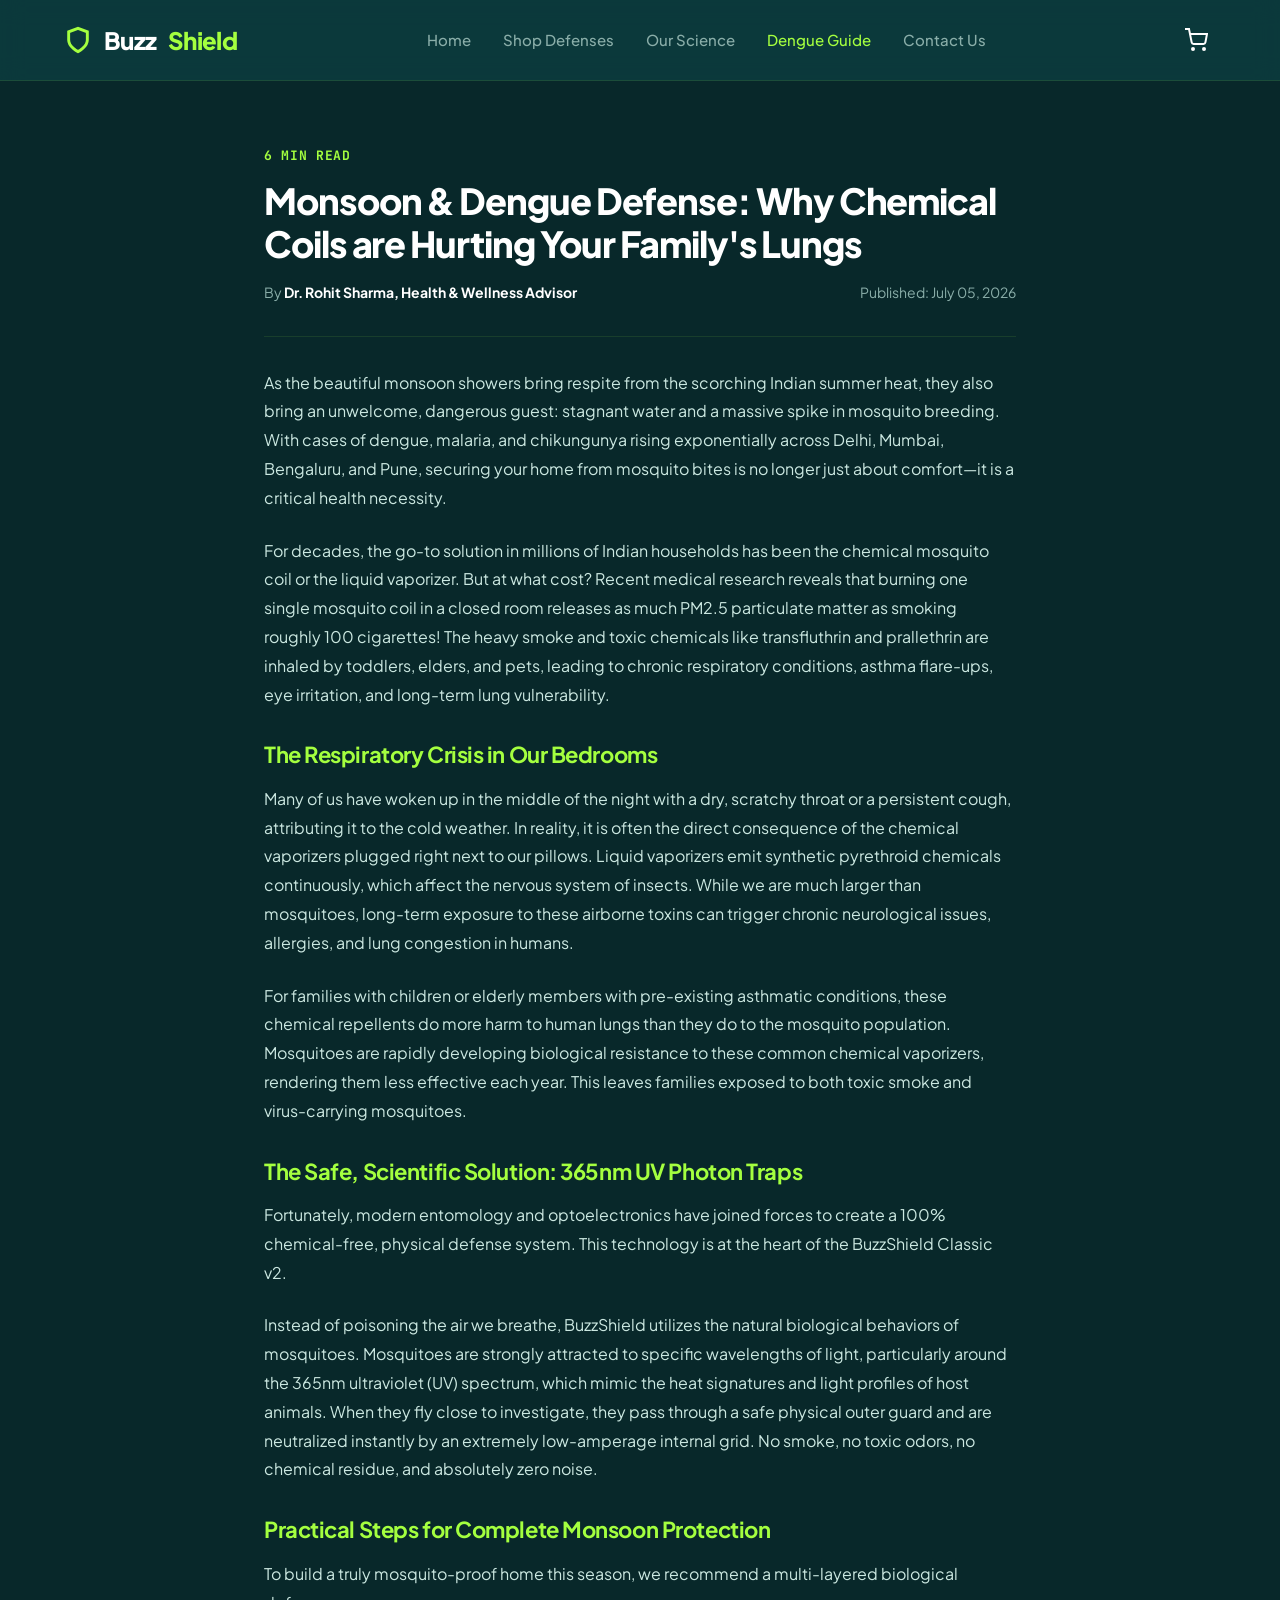
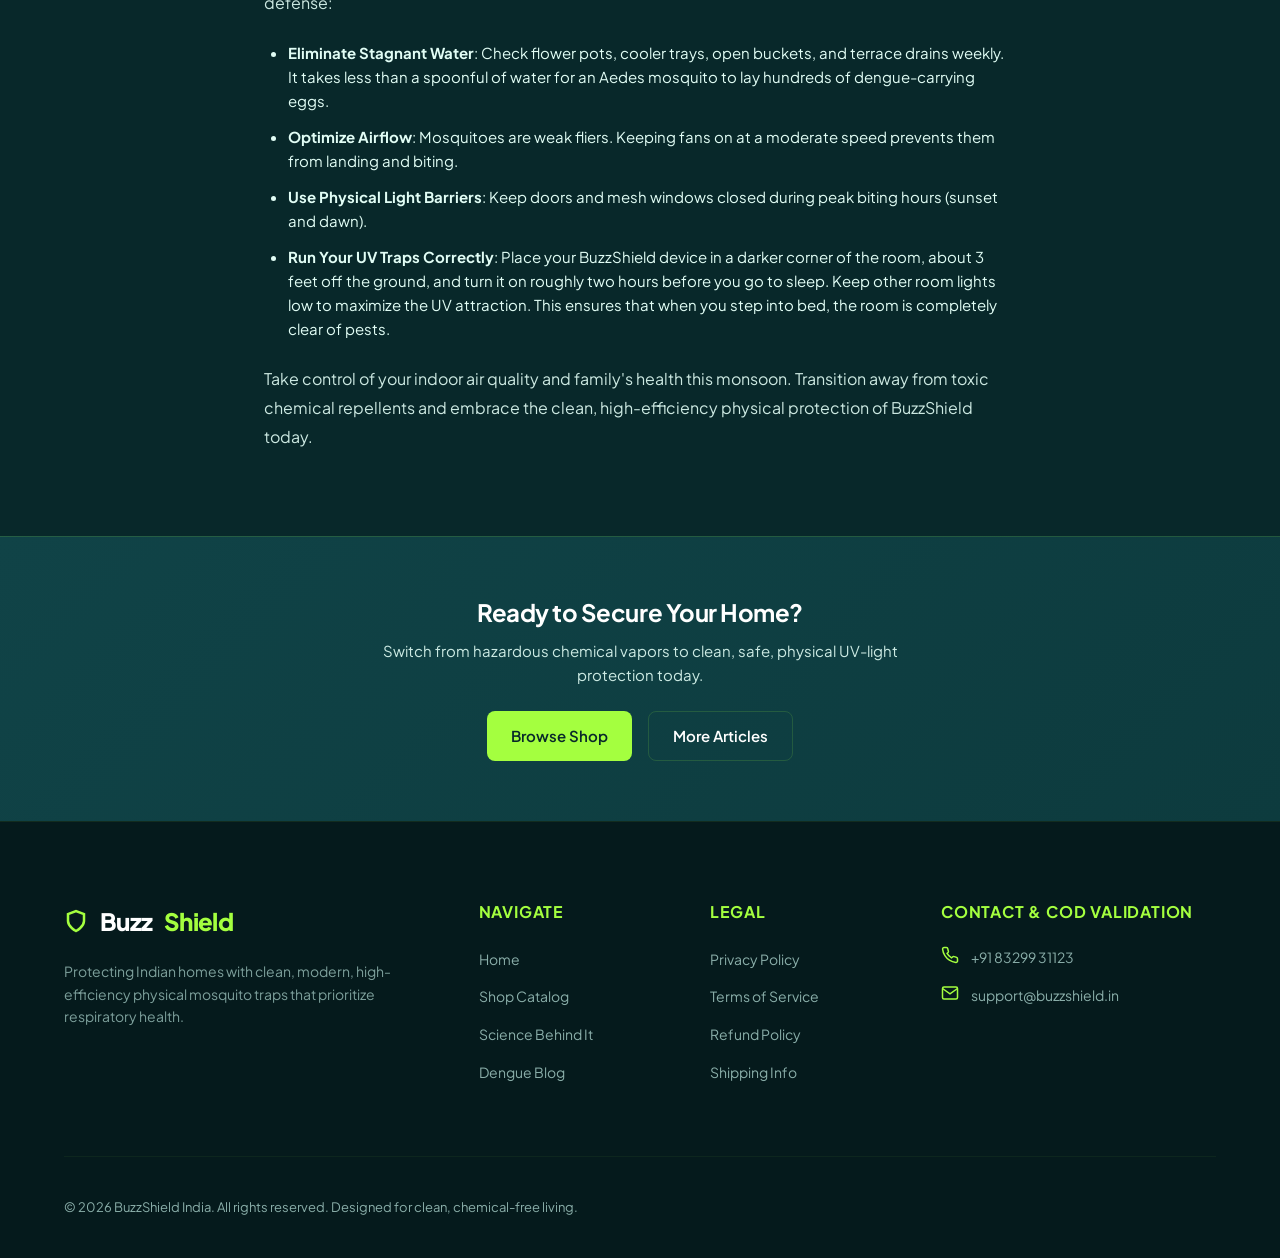
==== blog/post-template.html @ 6a72d1b9 "build: initialize Android project for BuzzShield Setup initial Android project structure, Gradle bui" ====
<!DOCTYPE html>
<html lang="en">
<head>
  <meta charset="UTF-8">
  <meta name="viewport" content="width=device-width, initial-scale=1.0">
  <title>Read Article | BuzzShield India</title>
  <meta name="description" content="Secure your home from dengue with scientific insights. Deep-dive into mosquito behavior, chemical risks, and physical defense guidelines.">
  <link rel="stylesheet" href="../style.css">
</head>
<body>

  <!-- Premium Header -->
  <header>
    <div class="container nav-wrapper">
      <a href="../index.html" class="logo">
        <svg width="28" height="28" viewBox="0 0 24 24" fill="none" stroke="#A4FF3F" stroke-width="2.5"><path d="M12 22s8-4 8-10V5l-8-3-8 3v7c0 6 8 10 8 10z"/></svg>
        Buzz<span>Shield</span>
      </a>
      <nav class="nav-links">
        <a href="../index.html">Home</a>
        <a href="../shop.html">Shop Defenses</a>
        <a href="../about.html">Our Science</a>
        <a href="index.html" class="active">Dengue Guide</a>
        <a href="../contact.html">Contact Us</a>
      </nav>
      <div class="nav-actions">
        <a href="../cart.html" class="btn-icon-only" aria-label="Open Cart">
          <svg width="24" height="24" viewBox="0 0 24 24" fill="none" stroke="currentColor" stroke-width="2"><circle cx="9" cy="21" r="1"/><circle cx="20" cy="21" r="1"/><path d="M1 1h4l2.68 13.39a2 2 0 0 0 2 1.61h9.72a2 2 0 0 0 2-1.61L23 6H6"/></svg>
          <span class="cart-count-badge" style="display: none;">0</span>
        </a>
        <button class="menu-toggle" aria-label="Toggle Navigation menu">
          <svg width="24" height="24" viewBox="0 0 24 24" fill="none" stroke="currentColor" stroke-width="2"><line x1="3" y1="12" x2="21" y2="12"/><line x1="3" y1="6" x2="21" y2="6"/><line x1="3" y1="18" x2="21" y2="18"/></svg>
        </button>
      </div>
    </div>
  </header>

  <!-- Article View Container -->
  <section style="background-color: var(--color-bg-deep); padding: 60px 0;">
    <div class="container" id="post-detail-container" style="max-width: 800px; margin: 0 auto;">
      <div style="text-align: center; padding: 40px;">
        <p style="color: var(--color-lime); font-weight: bold;">Loading scientific publication...</p>
      </div>
    </div>
  </section>

  <!-- Quick CTA Banner -->
  <section style="background: linear-gradient(135deg, #104347 0%, #0d3b3e 100%); text-align: center; border-top: 1px solid var(--color-border); padding: 60px 0;">
    <div class="container" style="max-width: 600px;">
      <h3 style="font-size: 24px; margin-bottom: 12px; color: white;">Ready to Secure Your Home?</h3>
      <p style="font-size: 15px; color: var(--color-text-mint); margin-bottom: 24px;">Switch from hazardous chemical vapors to clean, safe, physical UV-light protection today.</p>
      <div style="display:flex; gap:16px; justify-content:center; flex-wrap:wrap;">
        <a href="../shop.html" class="btn btn-primary">Browse Shop</a>
        <a href="index.html" class="btn btn-secondary">More Articles</a>
      </div>
    </div>
  </section>

  <!-- Footer -->
  <footer style="background-color: #051a1c; border-top: 1px solid rgba(164, 255, 63, 0.08); padding: 80px 0 40px 0;">
    <div class="container">
      <div class="footer-grid">
        <div class="footer-col">
          <a href="../index.html" class="logo" style="margin-bottom: 20px;">
            <svg width="24" height="24" viewBox="0 0 24 24" fill="none" stroke="#A4FF3F" stroke-width="2.5"><path d="M12 22s8-4 8-10V5l-8-3-8 3v7c0 6 8 10 8 10z"/></svg>
            Buzz<span>Shield</span>
          </a>
          <p>Protecting Indian homes with clean, modern, high-efficiency physical mosquito traps that prioritize respiratory health.</p>
        </div>
        <div class="footer-col">
          <h4>Navigate</h4>
          <ul class="footer-links">
            <li><a href="../index.html">Home</a></li>
            <li><a href="../shop.html">Shop Catalog</a></li>
            <li><a href="../about.html">Science Behind It</a></li>
            <li><a href="index.html">Dengue Blog</a></li>
          </ul>
        </div>
        <div class="footer-col">
          <h4>Legal</h4>
          <ul class="footer-links">
            <li><a href="../about.html">Privacy Policy</a></li>
            <li><a href="../about.html">Terms of Service</a></li>
            <li><a href="../about.html">Refund Policy</a></li>
            <li><a href="../about.html">Shipping Info</a></li>
          </ul>
        </div>
        <div class="footer-col">
          <h4>Contact & COD Validation</h4>
          <ul class="contact-info-list">
            <li>
              <svg width="18" height="18" viewBox="0 0 24 24" fill="none" stroke="currentColor" stroke-width="2"><path d="M22 16.92v3a2 2 0 0 1-2.18 2 19.79 19.79 0 0 1-8.63-3.07 19.5 19.5 0 0 1-6-6 19.79 19.79 0 0 1-3.07-8.67A2 2 0 0 1 4.11 2h3a2 2 0 0 1 2 1.72 12.84 12.84 0 0 0 .7 2.81 2 2 0 0 1-.45 2.11L8.09 9.91a16 16 0 0 0 6 6l1.27-1.27a2 2 0 0 1 2.11-.45 12.84 12.84 0 0 0 2.81.7A2 2 0 0 1 22 16.92z"/></svg>
              <span>+91 83299 31123</span>
            </li>
            <li>
              <svg width="18" height="18" viewBox="0 0 24 24" fill="none" stroke="currentColor" stroke-width="2"><path d="M4 4h16c1.1 0 2 .9 2 2v12c0 1.1-.9 2-2 2H4c-1.1 0-2-.9-2-2V6c0-1.1.9-2 2-2z"/><polyline points="22,6 12,13 2,6"/></svg>
              <span>support@buzzshield.in</span>
            </li>
          </ul>
        </div>
      </div>
      <div class="footer-bottom">
        <span>© 2026 BuzzShield India. All rights reserved. Designed for clean, chemical-free living.</span>
      </div>
    </div>
  </footer>

  <!-- Scripts -->
  <script>
    document.addEventListener('DOMContentLoaded', () => {
      // Handle navigation menu toggle
      const toggle = document.querySelector('.menu-toggle');
      const links = document.querySelector('.nav-links');
      if (toggle && links) {
        toggle.addEventListener('click', () => {
          links.classList.toggle('active');
        });
      }
      
      // Update cart count from local storage
      const badge = document.querySelector('.cart-count-badge');
      if (badge) {
        const cart = JSON.parse(localStorage.getItem('buzzshield_cart')) || [];
        const total = cart.reduce((tot, item) => tot + item.quantity, 0);
        if (total > 0) {
          badge.textContent = total;
          badge.style.display = 'flex';
        } else {
          badge.style.display = 'none';
        }
      }

      // Fetch dynamic content
      const urlParams = new URLSearchParams(window.location.search);
      const postId = urlParams.get('id') || 'monsoon-dengue-defense-2026';
      
      const container = document.getElementById('post-detail-container');
      if (container) {
        fetch('posts.json')
          .then(res => res.json())
          .then(posts => {
            const post = posts.find(p => p.id === postId);
            if (!post) {
              container.innerHTML = `
                <div style="text-align:center; padding: 40px;">
                  <p>Article not found.</p><br>
                  <a href="index.html" class="btn btn-primary">Back to Publications</a>
                </div>
              `;
              return;
            }
            
            // Render full detailed paragraphs
            const paragraphsHTML = post.content.split('\n\n').map(p => {
              if (p.startsWith('### ')) {
                return `<h3 style="font-size:22px; color:var(--color-lime); margin: 32px 0 16px 0; font-weight:700;">${p.replace('### ', '')}</h3>`;
              }
              if (p.startsWith('- **') || p.match(/^[0-9]+\.\s\*\*/)) {
                // List parsing
                const items = p.split('\n').map(item => `<li style="margin-bottom:12px; font-size:15px; color:#E1FDF5;">${item.replace(/^[0-9]+\.\s\*\*/, '<strong>').replace(/^\-\s\*\*/, '<strong>').replace(/\*\*/, '</strong>')}</li>`).join('');
                return `<ul style="padding-left:24px; margin-bottom:24px;">${items}</ul>`;
              }
              return `<p style="font-size:16px; opacity:0.9; margin-bottom:24px; line-height:1.8; color:#E1FDF5;">${p}</p>`;
            }).join('');

            container.innerHTML = `
              <div style="margin-bottom: 32px; border-bottom: 1px solid rgba(164,255,63,0.1); padding-bottom:32px;">
                <span style="font-family:var(--font-mono); color:var(--color-lime); font-size:13px; font-weight:700; letter-spacing:0.05em; text-transform:uppercase;">${post.readTime}</span>
                <h1 style="font-size:36px; line-height:1.2; font-weight:800; margin-top:12px; margin-bottom:16px; letter-spacing:-0.03em; color:white;">${post.title}</h1>
                <div style="display:flex; justify-content:space-between; align-items:center; flex-wrap:wrap; gap:12px; font-size:14px; color:var(--color-text-muted);">
                  <span>By <strong style="color:white;">${post.author}</strong></span>
                  <span>Published: ${post.date}</span>
                </div>
              </div>
              <div class="article-body">
                ${paragraphsHTML}
              </div>
            `;
          })
          .catch(err => console.error("Error drawing article details:", err));
      }
    });
  </script>
</body>
</html>
---- style.css ----
/* ==========================================================================
   BuzzShield CSS Stylesheet - Brand Visual Identity
   Primary: Deep Teal (#0D3B3E) & Electric Lime (#A4FF3F)
   ========================================================================== */

@import url('https://fonts.googleapis.com/css2?family=Plus+Jakarta+Sans:wght@300;400;500;600;700;800&family=JetBrains+Mono:wght@400;500;700&display=swap');

:root {
  --color-bg-deep: #08282A;
  --color-bg-card: #104347;
  --color-bg-card-hover: #15555B;
  --color-teal-dark: #0D3B3E;
  --color-teal-light: #1A5E63;
  --color-lime: #A4FF3F;
  --color-lime-hover: #8EE035;
  --color-whatsapp: #25D366;
  --color-whatsapp-hover: #1EBE57;
  --color-text-white: #FFFFFF;
  --color-text-mint: #E1FDF5;
  --color-text-muted: #8AAEA9;
  --color-border: rgba(164, 255, 63, 0.15);
  --color-border-hover: rgba(164, 255, 63, 0.4);
  
  --font-sans: 'Plus Jakarta Sans', -apple-system, BlinkMacSystemFont, "Segoe UI", Roboto, sans-serif;
  --font-mono: 'JetBrains Mono', monospace;
  
  --transition-smooth: all 0.3s cubic-bezier(0.16, 1, 0.3, 1);
}

/* Base Resets */
*, *::before, *::after {
  box-sizing: border-box;
  margin: 0;
  padding: 0;
}

html {
  scroll-behavior: smooth;
  font-size: 16px;
}

body {
  background-color: var(--color-bg-deep);
  color: var(--color-text-white);
  font-family: var(--font-sans);
  line-height: 1.6;
  overflow-x: hidden;
  -webkit-font-smoothing: antialiased;
}

/* Typography */
h1, h2, h3, h4, h5, h6 {
  color: var(--color-text-white);
  font-weight: 700;
  letter-spacing: -0.02em;
  line-height: 1.25;
}

p {
  color: var(--color-text-mint);
  opacity: 0.9;
}

a {
  color: inherit;
  text-decoration: none;
  transition: var(--transition-smooth);
}

/* Layout Utilities */
.container {
  width: 100%;
  max-width: 1200px;
  margin: 0 auto;
  padding: 0 24px;
}

section {
  padding: 80px 0;
}

/* Header & Navigation */
header {
  background-color: rgba(13, 59, 62, 0.9);
  backdrop-filter: blur(12px);
  -webkit-backdrop-filter: blur(12px);
  border-bottom: 1px solid rgba(164, 255, 63, 0.1);
  position: sticky;
  top: 0;
  z-index: 100;
  transition: var(--transition-smooth);
}

.nav-wrapper {
  display: flex;
  justify-content: space-between;
  align-items: center;
  height: 80px;
}

.logo {
  display: flex;
  align-items: center;
  gap: 12px;
  font-weight: 800;
  font-size: 24px;
  letter-spacing: -0.03em;
  color: var(--color-text-white);
}

.logo span {
  color: var(--color-lime);
}

.nav-links {
  display: flex;
  align-items: center;
  gap: 32px;
}

.nav-links a {
  font-size: 15px;
  font-weight: 500;
  color: var(--color-text-muted);
}

.nav-links a:hover, .nav-links a.active {
  color: var(--color-lime);
}

.nav-actions {
  display: flex;
  align-items: center;
  gap: 16px;
}

.menu-toggle {
  display: none;
  background: none;
  border: none;
  cursor: pointer;
  color: var(--color-text-white);
}

/* Buttons */
.btn {
  display: inline-flex;
  align-items: center;
  justify-content: center;
  gap: 8px;
  padding: 12px 24px;
  border-radius: 8px;
  font-size: 15px;
  font-weight: 600;
  cursor: pointer;
  transition: var(--transition-smooth);
  border: none;
  min-height: 48px;
}

.btn-primary {
  background-color: var(--color-lime);
  color: var(--color-bg-deep);
}

.btn-primary:hover {
  background-color: var(--color-lime-hover);
  transform: translateY(-2px);
  box-shadow: 0 8px 20px rgba(164, 255, 63, 0.25);
}

.btn-secondary {
  background-color: transparent;
  color: var(--color-text-white);
  border: 1px solid var(--color-border);
}

.btn-secondary:hover {
  background-color: rgba(164, 255, 63, 0.05);
  border-color: var(--color-border-hover);
}

.btn-whatsapp {
  background-color: var(--color-whatsapp);
  color: var(--color-text-white);
}

.btn-whatsapp:hover {
  background-color: var(--color-whatsapp-hover);
  transform: translateY(-2px);
  box-shadow: 0 8px 20px rgba(37, 211, 102, 0.25);
}

.btn-icon-only {
  background: transparent;
  border: none;
  color: var(--color-text-white);
  padding: 8px;
  cursor: pointer;
  position: relative;
  display: flex;
  align-items: center;
  justify-content: center;
}

.btn-icon-only:hover {
  color: var(--color-lime);
}

.cart-count-badge {
  position: absolute;
  top: -2px;
  right: -2px;
  background-color: #FF5252;
  color: white;
  font-size: 10px;
  font-weight: 700;
  border-radius: 50%;
  width: 18px;
  height: 18px;
  display: flex;
  align-items: center;
  justify-content: center;
}

/* Zapper Custom Decorative Wave Vector Canvas */
.zapper-container {
  position: relative;
  width: 100%;
  height: 380px;
  background: radial-gradient(circle at center, rgba(26, 94, 99, 0.4) 0%, rgba(8, 40, 42, 0) 70%);
  display: flex;
  justify-content: center;
  align-items: center;
}

.zapper-graphic {
  position: relative;
  width: 220px;
  height: 320px;
  background: linear-gradient(135deg, #134e52 0%, #0d2a2d 100%);
  border-radius: 110px 110px 16px 16px;
  border: 4px solid #1a5e63;
  box-shadow: 0 15px 45px rgba(0,0,0,0.4), inset 0 2px 10px rgba(255,255,255,0.1);
  overflow: hidden;
}

.zapper-handle {
  position: absolute;
  top: -25px;
  left: 50%;
  transform: translateX(-50%);
  width: 70px;
  height: 35px;
  border: 4px solid #1a5e63;
  border-bottom: none;
  border-radius: 35px 35px 0 0;
}

.zapper-glow {
  position: absolute;
  top: 15%;
  left: 10%;
  right: 10%;
  bottom: 15%;
  background: radial-gradient(circle, rgba(164, 255, 63, 0.4) 0%, rgba(164, 255, 63, 0) 70%);
  animation: zapGlowPulse 4s infinite ease-in-out;
  pointer-events: none;
  z-index: 1;
}

.zapper-grid {
  position: absolute;
  top: 15%;
  left: 12%;
  right: 12%;
  bottom: 15%;
  background: 
    repeating-linear-gradient(0deg, transparent, transparent 12px, rgba(164, 255, 63, 0.2) 12px, rgba(164, 255, 63, 0.2) 14px),
    repeating-linear-gradient(90deg, transparent, transparent 12px, rgba(164, 255, 63, 0.2) 12px, rgba(164, 255, 63, 0.2) 14px);
  border-radius: 80px 80px 8px 8px;
  border: 1px solid rgba(164, 255, 63, 0.3);
  z-index: 2;
}

.zapper-tubes {
  position: absolute;
  top: 20%;
  bottom: 20%;
  left: 50%;
  transform: translateX(-50%);
  width: 14px;
  background: #A4FF3F;
  border-radius: 7px;
  box-shadow: 0 0 25px #A4FF3F, 0 0 45px #A4FF3F;
  z-index: 3;
  animation: lightTubeFlicker 6s infinite alternate;
}

.zapper-bug {
  position: absolute;
  width: 8px;
  height: 8px;
  background: white;
  border-radius: 50%;
  opacity: 0;
  z-index: 4;
}

.zapper-spark {
  position: absolute;
  width: 12px;
  height: 12px;
  background: #A4FF3F;
  clip-path: polygon(50% 0%, 65% 35%, 100% 50%, 65% 65%, 50% 100%, 35% 65%, 0% 50%, 35% 35%);
  box-shadow: 0 0 15px #A4FF3F;
  opacity: 0;
  z-index: 5;
}

/* Spark animations */
@keyframes zapGlowPulse {
  0%, 100% { opacity: 0.6; }
  50% { opacity: 0.9; }
}

@keyframes lightTubeFlicker {
  0%, 95%, 98%, 100% { opacity: 1; filter: drop-shadow(0 0 15px #A4FF3F); }
  96%, 99% { opacity: 0.4; filter: drop-shadow(0 0 2px #A4FF3F); }
}

/* Cards & Layout Templates */
.product-grid {
  display: grid;
  grid-template-columns: repeat(auto-fill, minmax(320px, 1fr));
  gap: 32px;
  margin-top: 40px;
}

.product-card {
  background-color: var(--color-bg-card);
  border-radius: 16px;
  border: 1px solid var(--color-border);
  overflow: hidden;
  transition: var(--transition-smooth);
  display: flex;
  flex-direction: column;
  position: relative;
}

.product-card:hover {
  transform: translateY(-6px);
  border-color: var(--color-border-hover);
  box-shadow: 0 12px 30px rgba(8, 40, 42, 0.5);
  background-color: var(--color-bg-card-hover);
}

.product-tag {
  position: absolute;
  top: 16px;
  right: 16px;
  background-color: #FF5252;
  color: white;
  font-size: 10px;
  font-weight: 800;
  padding: 6px 12px;
  border-radius: 20px;
  letter-spacing: 0.05em;
  z-index: 10;
}

.product-card-visual {
  height: 240px;
  background: linear-gradient(180deg, #124a4d 0%, #0d3b3e 100%);
  display: flex;
  justify-content: center;
  align-items: center;
  position: relative;
  overflow: hidden;
}

.product-card-visual::after {
  content: '';
  position: absolute;
  width: 140px;
  height: 140px;
  background: radial-gradient(circle, rgba(164, 255, 63, 0.15) 0%, rgba(164, 255, 63, 0) 70%);
  border-radius: 50%;
}

.product-thumb-svg {
  width: 100px;
  height: 150px;
  filter: drop-shadow(0 8px 16px rgba(0,0,0,0.3));
  z-index: 2;
  transition: var(--transition-smooth);
}

.product-card:hover .product-thumb-svg {
  transform: scale(1.08) rotate(2deg);
}

.product-info {
  padding: 24px;
  display: flex;
  flex-direction: column;
  flex-grow: 1;
}

.product-title {
  font-size: 20px;
  margin-bottom: 4px;
}

.product-subtitle {
  font-size: 13px;
  color: var(--color-text-muted);
  font-family: var(--font-mono);
  margin-bottom: 12px;
}

.product-price-row {
  display: flex;
  align-items: baseline;
  gap: 12px;
  margin-top: auto;
  margin-bottom: 16px;
}

.current-price {
  font-size: 24px;
  font-weight: 800;
  color: var(--color-lime);
}

.original-price {
  font-size: 14px;
  color: var(--color-text-muted);
  text-decoration: line-through;
}

.product-actions {
  display: grid;
  grid-template-columns: 1fr auto;
  gap: 12px;
}

/* Footer Section */
footer {
  background-color: #051a1c;
  border-top: 1px solid rgba(164, 255, 63, 0.08);
  padding: 80px 0 40px 0;
}

.footer-grid {
  display: grid;
  grid-template-columns: 2fr 1fr 1fr 1.5fr;
  gap: 48px;
  margin-bottom: 60px;
}

.footer-col h4 {
  font-size: 16px;
  margin-bottom: 24px;
  color: var(--color-lime);
  text-transform: uppercase;
  letter-spacing: 0.05em;
}

.footer-col p {
  font-size: 14px;
  color: var(--color-text-muted);
  margin-bottom: 24px;
}

.footer-links {
  list-style: none;
}

.footer-links li {
  margin-bottom: 12px;
}

.footer-links a {
  font-size: 14px;
  color: var(--color-text-muted);
}

.footer-links a:hover {
  color: var(--color-lime);
  padding-left: 4px;
}

.contact-info-list {
  list-style: none;
}

.contact-info-list li {
  display: flex;
  gap: 12px;
  margin-bottom: 16px;
  font-size: 14px;
  color: var(--color-text-muted);
}

.contact-info-list svg {
  color: var(--color-lime);
  flex-shrink: 0;
}

.footer-bottom {
  display: flex;
  justify-content: space-between;
  align-items: center;
  padding-top: 40px;
  border-top: 1px solid rgba(164, 255, 63, 0.05);
  font-size: 13px;
  color: var(--color-text-muted);
}

/* Global Modals (WhatsApp Flow) */
.modal-overlay {
  position: fixed;
  top: 0;
  left: 0;
  right: 0;
  bottom: 0;
  background-color: rgba(5, 26, 28, 0.85);
  backdrop-filter: blur(8px);
  -webkit-backdrop-filter: blur(8px);
  display: flex;
  justify-content: center;
  align-items: center;
  z-index: 1000;
  opacity: 0;
  pointer-events: none;
  transition: var(--transition-smooth);
}

.modal-overlay.active {
  opacity: 1;
  pointer-events: auto;
}

.modal-content {
  background-color: var(--color-bg-card);
  border: 1px solid var(--color-border);
  border-radius: 20px;
  width: 90%;
  max-width: 480px;
  padding: 32px;
  position: relative;
  transform: translateY(20px);
  transition: var(--transition-smooth);
}

.modal-overlay.active .modal-content {
  transform: translateY(0);
}

.modal-close {
  position: absolute;
  top: 20px;
  right: 20px;
  background: none;
  border: none;
  color: var(--color-text-muted);
  cursor: pointer;
}

.modal-close:hover {
  color: var(--color-lime);
}

.modal-header {
  display: flex;
  align-items: center;
  gap: 16px;
  margin-bottom: 24px;
}

.modal-whatsapp-logo {
  color: var(--color-whatsapp);
}

.modal-title {
  font-size: 22px;
  line-height: 1.2;
}

.form-group {
  margin-bottom: 16px;
}

.form-group label {
  display: block;
  font-size: 12px;
  font-weight: 600;
  text-transform: uppercase;
  letter-spacing: 0.05em;
  color: var(--color-text-muted);
  margin-bottom: 8px;
}

.form-control {
  width: 100%;
  background-color: var(--color-bg-deep);
  border: 1px solid rgba(164, 255, 63, 0.1);
  border-radius: 8px;
  padding: 12px 16px;
  color: white;
  font-family: var(--font-sans);
  font-size: 15px;
  transition: var(--transition-smooth);
}

.form-control:focus {
  outline: none;
  border-color: var(--color-lime);
  box-shadow: 0 0 10px rgba(164, 255, 63, 0.1);
}

textarea.form-control {
  resize: vertical;
  min-height: 80px;
}

/* Tables & Forms inside Detail / Checkout page */
.checkout-grid {
  display: grid;
  grid-template-columns: 1.5fr 1fr;
  gap: 48px;
  margin-top: 40px;
}

.checkout-card {
  background-color: var(--color-bg-card);
  border: 1px solid var(--color-border);
  border-radius: 16px;
  padding: 32px;
}

.checkout-title {
  font-size: 20px;
  margin-bottom: 24px;
  border-bottom: 1px solid rgba(164, 255, 63, 0.08);
  padding-bottom: 12px;
}

.checkout-summary-row {
  display: flex;
  justify-content: space-between;
  margin-bottom: 12px;
  font-size: 14px;
}

.checkout-total-row {
  display: flex;
  justify-content: space-between;
  border-top: 1px solid rgba(164, 255, 63, 0.15);
  padding-top: 16px;
  margin-top: 16px;
  font-size: 18px;
  font-weight: 700;
  color: var(--color-lime);
}

.checkout-methods {
  display: flex;
  flex-direction: column;
  gap: 16px;
  margin-top: 24px;
}

/* Responsiveness and Hamburger */
@media (max-width: 991px) {
  .footer-grid {
    grid-template-columns: 1fr 1fr;
    gap: 32px;
  }
}

@media (max-width: 768px) {
  section {
    padding: 60px 0;
  }
  
  .menu-toggle {
    display: block;
  }
  
  .nav-links {
    display: none;
    position: absolute;
    top: 80px;
    left: 0;
    right: 0;
    background-color: var(--color-bg-deep);
    border-bottom: 1px solid var(--color-border);
    flex-direction: column;
    padding: 24px 0;
    gap: 20px;
    box-shadow: 0 10px 20px rgba(0,0,0,0.3);
  }
  
  .nav-links.active {
    display: flex;
  }
  
  .checkout-grid {
    grid-template-columns: 1fr;
    gap: 32px;
  }
  
  .footer-grid {
    grid-template-columns: 1fr;
    gap: 32px;
  }
  
  .footer-bottom {
    flex-direction: column;
    gap: 16px;
    text-align: center;
  }
}
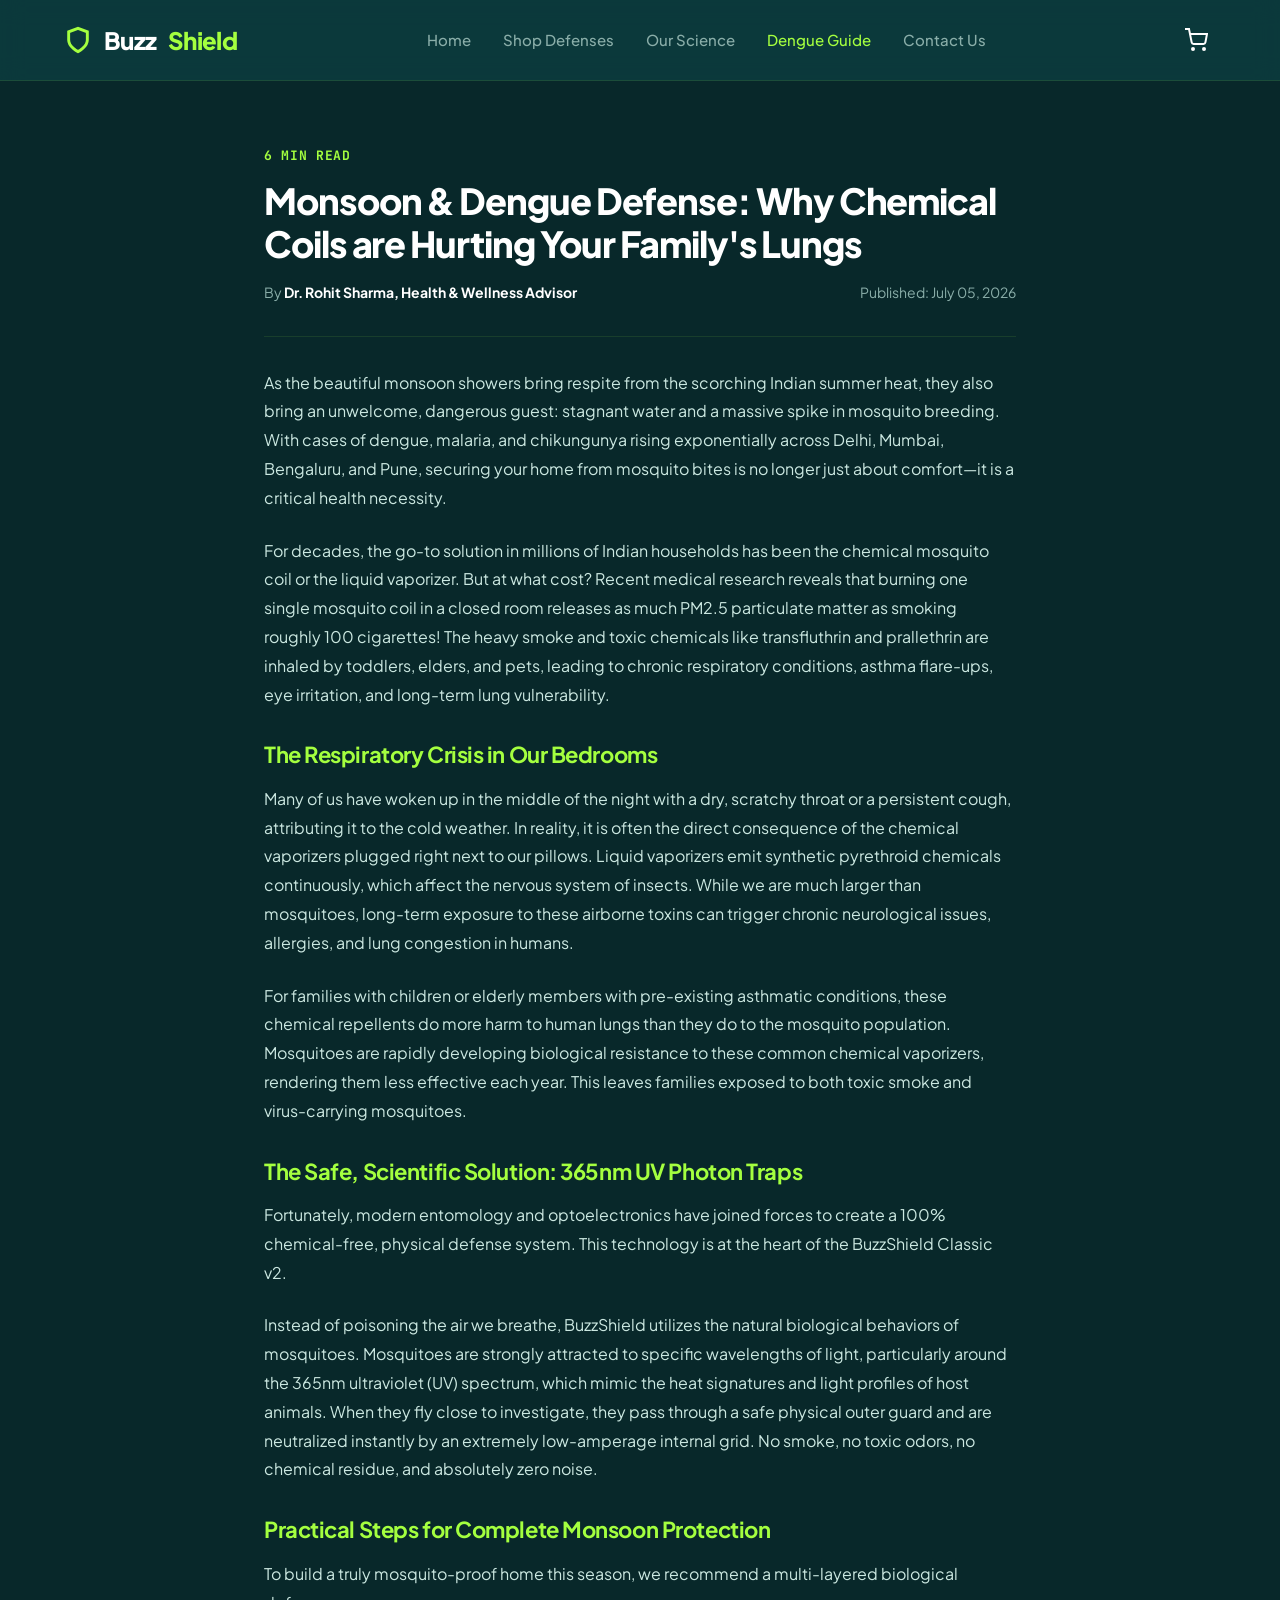
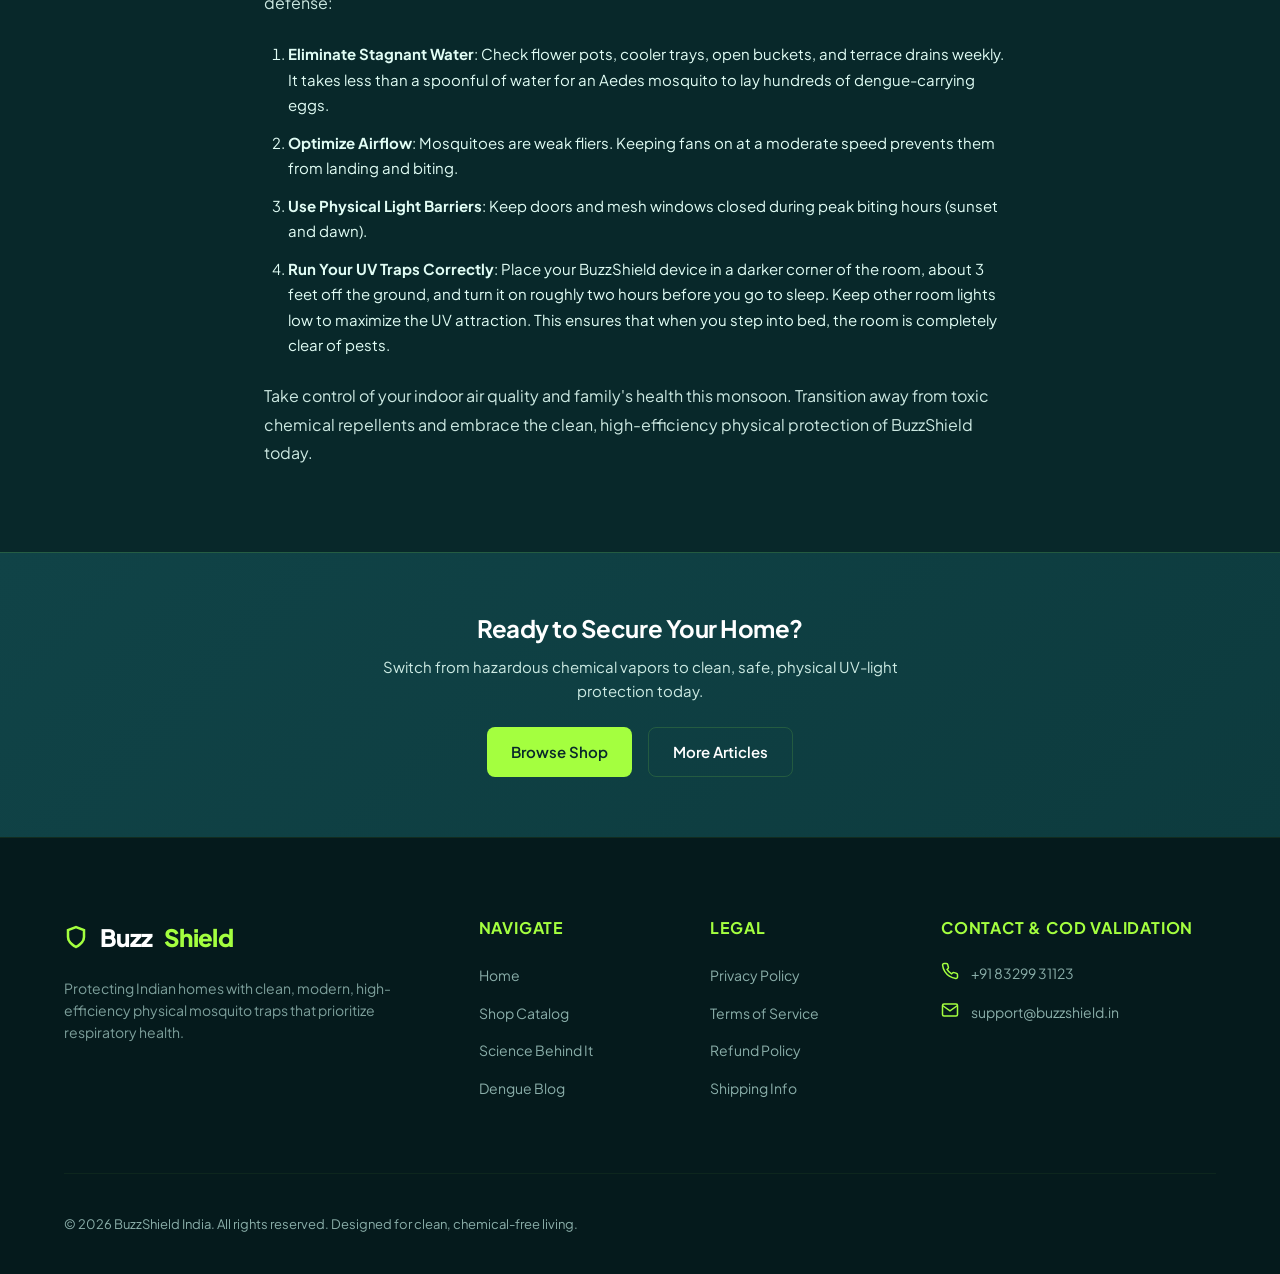
==== commit 43408d59: "feat(blog): enhance markdown parsing in post template Add support for bold text, horizontal rules, a" ====
--- a/blog/post-template.html
+++ b/blog/post-template.html
@@ -150,17 +150,28 @@
               return;
             }
             
-            // Render full detailed paragraphs
+            // Render full detailed paragraphs with proper Markdown parsing (headings, bold text, lists, and dividers)
             const paragraphsHTML = post.content.split('\n\n').map(p => {
-              if (p.startsWith('### ')) {
-                return `<h3 style="font-size:22px; color:var(--color-lime); margin: 32px 0 16px 0; font-weight:700;">${p.replace('### ', '')}</h3>`;
+              // Convert markdown bold (**text**) to HTML bold (<strong>text</strong>)
+              let parsed = p.replace(/\*\*(.*?)\*\*/g, '<strong>$1</strong>');
+              
+              if (parsed.startsWith('### ')) {
+                return `<h3 style="font-size:22px; color:var(--color-lime); margin: 32px 0 16px 0; font-weight:700;">${parsed.replace('### ', '')}</h3>`;
               }
-              if (p.startsWith('- **') || p.match(/^[0-9]+\.\s\*\*/)) {
-                // List parsing
-                const items = p.split('\n').map(item => `<li style="margin-bottom:12px; font-size:15px; color:#E1FDF5;">${item.replace(/^[0-9]+\.\s\*\*/, '<strong>').replace(/^\-\s\*\*/, '<strong>').replace(/\*\*/, '</strong>')}</li>`).join('');
-                return `<ul style="padding-left:24px; margin-bottom:24px;">${items}</ul>`;
+              
+              if (parsed.trim() === '---') {
+                return `<hr style="border: 0; border-top: 1px solid rgba(164, 255, 63, 0.15); margin: 32px 0;">`;
               }
-              return `<p style="font-size:16px; opacity:0.9; margin-bottom:24px; line-height:1.8; color:#E1FDF5;">${p}</p>`;
+              
+              if (parsed.startsWith('- ') || parsed.match(/^[0-9]+\.\s/)) {
+                const items = parsed.split('\n').map(item => {
+                  let cleanedItem = item.replace(/^\-\s/, '').replace(/^[0-9]+\.\s/, '');
+                  return `<li style="margin-bottom:12px; font-size:15px; color:#E1FDF5; line-height:1.7;">${cleanedItem}</li>`;
+                }).join('');
+                return `<ul style="padding-left:24px; margin-bottom:24px; list-style-type: ${parsed.startsWith('- ') ? 'disc' : 'decimal'};">${items}</ul>`;
+              }
+              
+              return `<p style="font-size:16px; opacity:0.9; margin-bottom:24px; line-height:1.8; color:#E1FDF5;">${parsed}</p>`;
             }).join('');
 
             container.innerHTML = `
